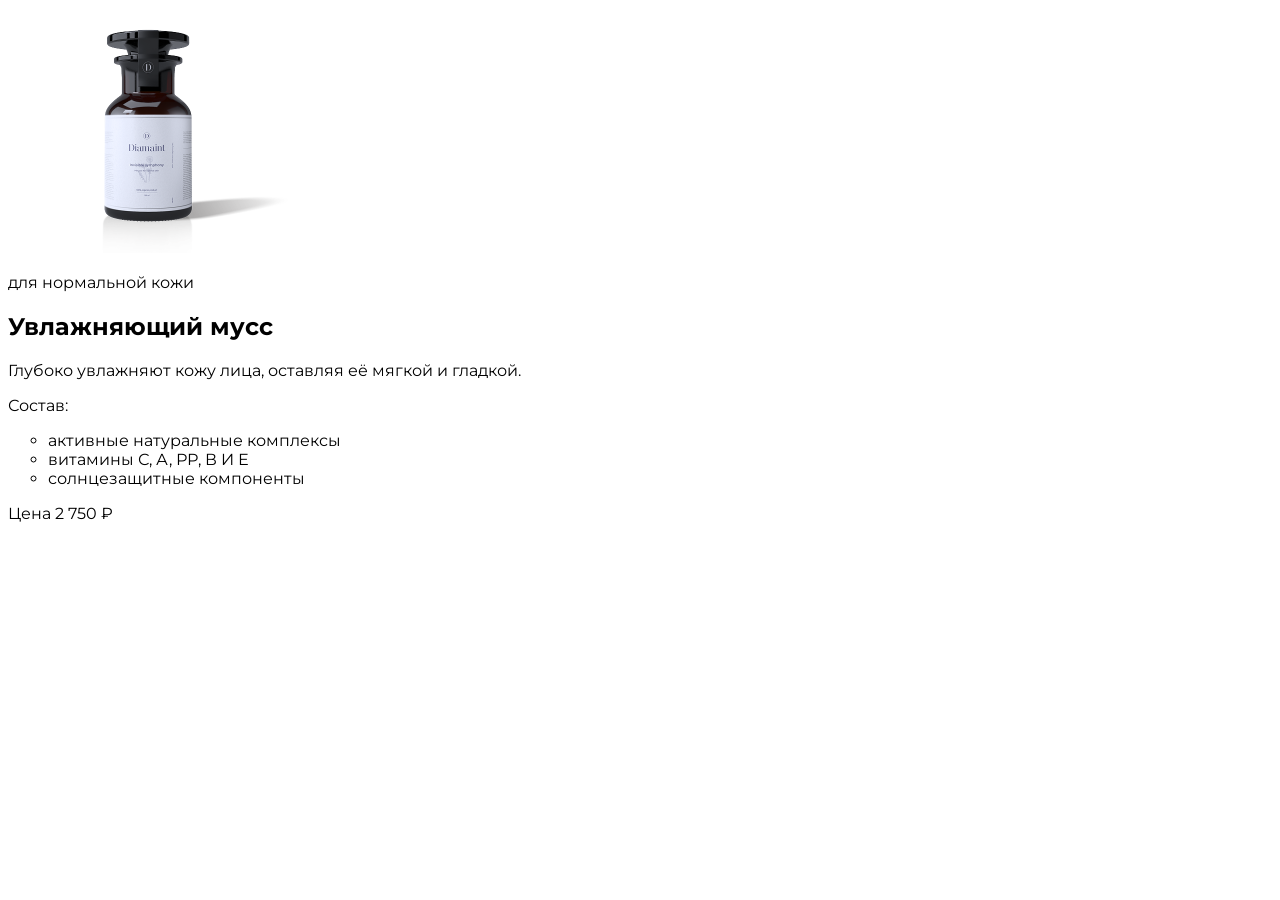
==== index.html @ 21098bcb "update index html file" ====
<!DOCTYPE html>
<html lang="en">

<head>
  <meta charset="UTF-8">
  <meta name="viewport" content="width=device-width, initial-scale=1.0">
  <link rel="preconnect" href="https://fonts.googleapis.com">
  <link rel="preconnect" href="https://fonts.gstatic.com" crossorigin>
  <link
    href="https://fonts.googleapis.com/css2?family=Montserrat:ital,wght@0,100..900;1,100..900&family=Roboto:ital,wght@0,100..900;1,100..900&display=swap"
    rel="stylesheet">
  <title>Document</title>
</head>

<body style="font-family: Montserrat;">
  <div>
    <img src="/image/moisturizing-mousse.png" width="290" height="245">
    <p>для нормальной кожи</p>
    <h2>Увлажняющий мусс</h2>
    <p>Глубоко увлажняют кожу лица, оставляя её мягкой и гладкой.</p>
    <span>Состав:</span>
    <ul>
      <li type="circle">активные натуральные комплексы</li>
      <li type="circle">витамины С, А, РР, В И Е</li>
      <li type="circle">солнцезащитные компоненты</li>
    </ul>
    <div>
      <span>Цена</span>
      <span>2 750 &#8381;</span>
    </div>
  </div>


</body>

</html>
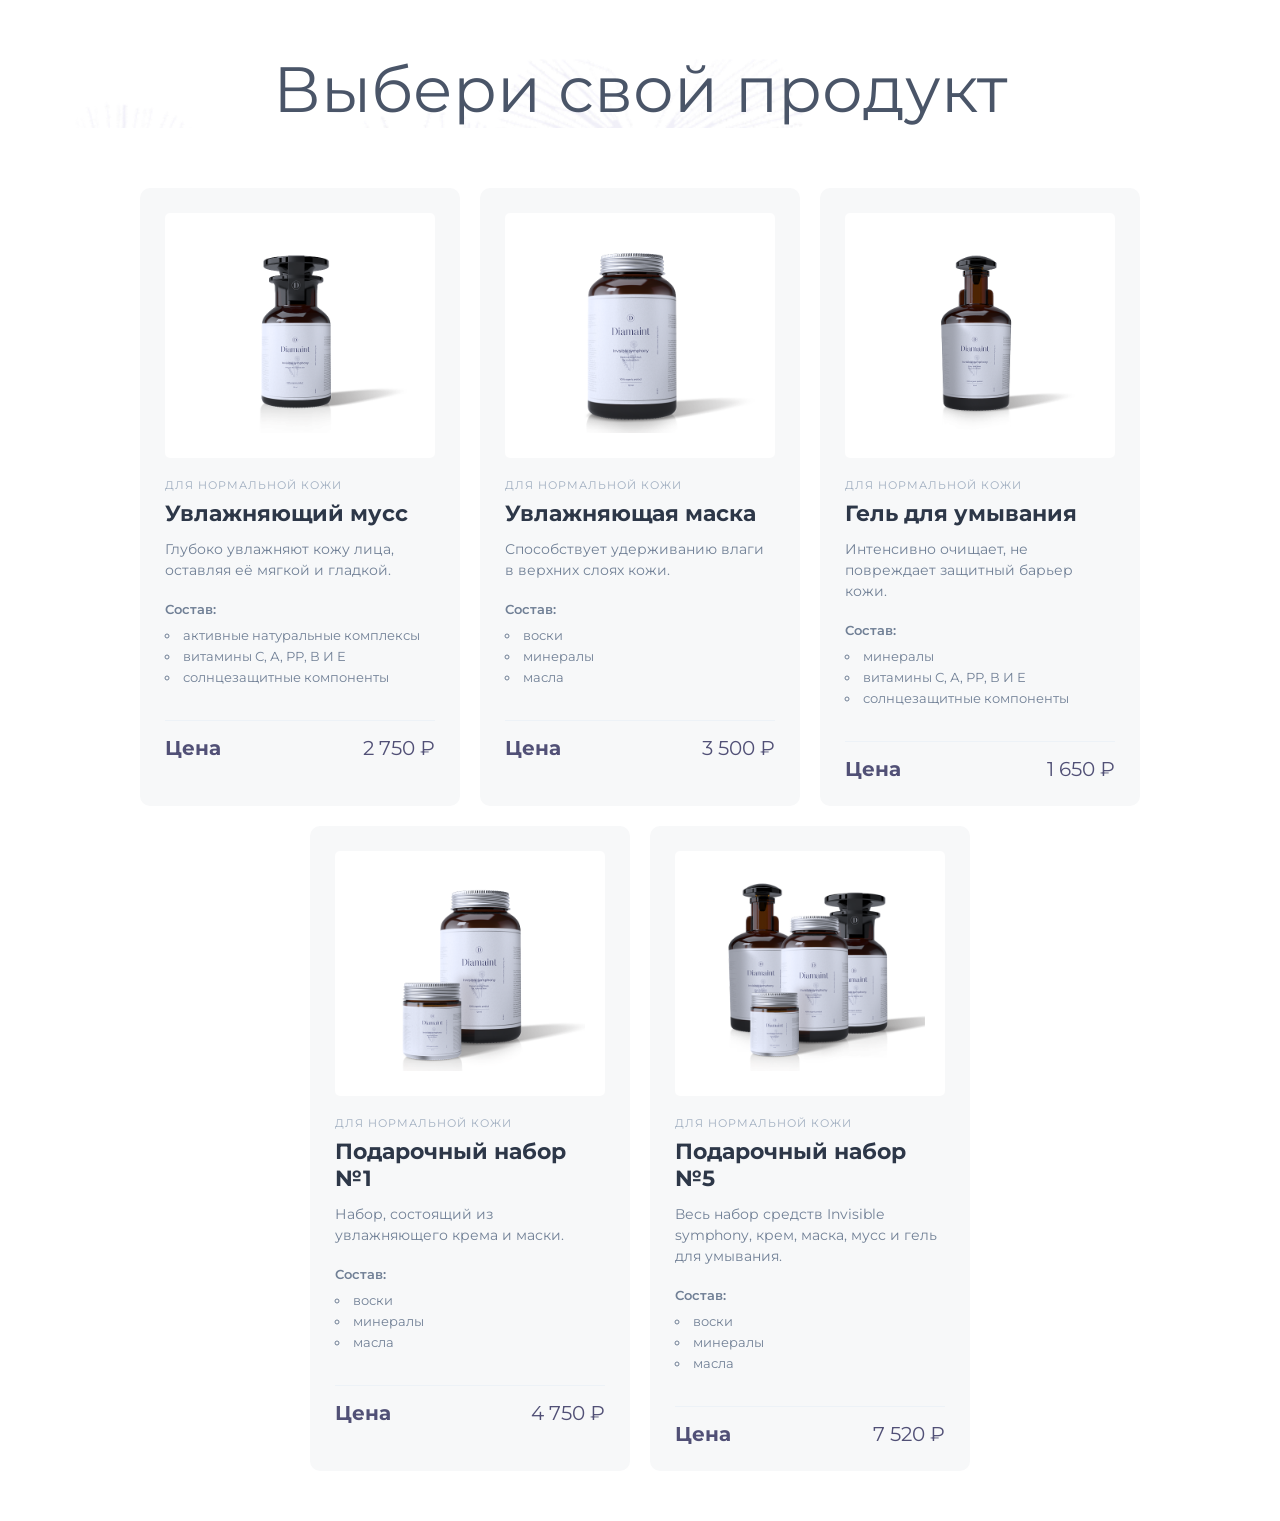
==== commit a45282fe: "upgrade" ====
--- a/index.html
+++ b/index.html
@@ -9,24 +9,99 @@
   <link
     href="https://fonts.googleapis.com/css2?family=Montserrat:ital,wght@0,100..900;1,100..900&family=Roboto:ital,wght@0,100..900;1,100..900&display=swap"
     rel="stylesheet">
+  <link rel="stylesheet" href="styles.css">
   <title>Document</title>
 </head>
 
-<body style="font-family: Montserrat;">
-  <div>
-    <img src="/image/moisturizing-mousse.png" width="290" height="245">
-    <p>для нормальной кожи</p>
-    <h2>Увлажняющий мусс</h2>
-    <p>Глубоко увлажняют кожу лица, оставляя её мягкой и гладкой.</p>
-    <span>Состав:</span>
-    <ul>
-      <li type="circle">активные натуральные комплексы</li>
-      <li type="circle">витамины С, А, РР, В И Е</li>
-      <li type="circle">солнцезащитные компоненты</li>
-    </ul>
-    <div>
-      <span>Цена</span>
-      <span>2 750 &#8381;</span>
+<body>
+  <div class="title-container">
+    <h1 class="main-title">Выбери свой продукт</h1>
+  </div>
+  <div class="product-card-container">
+    <div class="product-card">
+      <img src="images/moisturizing-mousse.png" class="product-card__img">
+      <p class="product-card__for-skin">для нормальной кожи</p>
+      <h2 class="product-card__title">Увлажняющий мусс</h2>
+      <p class="product-card__description">Глубоко увлажняют кожу лица, оставляя её мягкой и гладкой.</p>
+      <ul class="product-card__composition-list">
+        <span class="product-card__composition">Состав:</span>
+        <li class="product-card__item" type="circle">активные натуральные комплексы</li>
+        <li class="product-card__item" type="circle">витамины С, А, РР, В И Е</li>
+        <li class="product-card__item" type="circle">солнцезащитные компоненты</li>
+      </ul>
+      <div class="product-card__price">
+        <span class="price-text">Цена</span>
+        <span class="price">2 750 &#8381;</span>
+      </div>
+    </div>
+
+    <div class="product-card">
+      <img src="images/moisturizing-mask.png" class="product-card__img">
+      <p class="product-card__for-skin">для нормальной кожи</p>
+      <h2 class="product-card__title">Увлажняющая маска</h2>
+      <p class="product-card__description">Способствует удерживанию влаги в верхних слоях кожи.</p>
+      <ul class="product-card__composition-list">
+        <span class="product-card__composition">Состав:</span>
+        <li class="product-card__item" type="circle">воски</li>
+        <li class="product-card__item" type="circle">минералы</li>
+        <li class="product-card__item" type="circle">масла</li>
+      </ul>
+      <div class="product-card__price">
+        <span class="price-text">Цена</span>
+        <span class="price">3 500 &#8381;</span>
+      </div>
+    </div>
+
+    <div class="product-card">
+      <img src="images/gel-for-washing.png" class="product-card__img">
+      <p class="product-card__for-skin">для нормальной кожи</p>
+      <h2 class="product-card__title">Гель для умывания</h2>
+      <p class="product-card__description">Интенсивно очищает, не повреждает защитный барьер кожи.</p>
+      <ul class="product-card__composition-list">
+        <span class="product-card__composition">Состав:</span>
+        <li class="product-card__item" type="circle">минералы</li>
+        <li class="product-card__item" type="circle">витамины С, А, РР, В И Е</li>
+        <li class="product-card__item" type="circle">солнцезащитные компоненты</li>
+      </ul>
+      <div class="product-card__price">
+        <span class="price-text">Цена</span>
+        <span class="price">1 650 &#8381;</span>
+      </div>
+    </div>
+
+    <div class="product-card">
+      <img src="images/gift-set-1.png" class="product-card__img">
+      <p class="product-card__for-skin">для нормальной кожи</p>
+      <h2 class="product-card__title">Подарочный набор №1</h2>
+      <p class="product-card__description">Набор, состоящий из увлажняющего крема и маски.</p>
+      <ul class="product-card__composition-list">
+        <span class="product-card__composition">Состав:</span>
+        <li class="product-card__item" type="circle">воски</li>
+        <li class="product-card__item" type="circle">минералы</li>
+        <li class="product-card__item" type="circle">масла</li>
+      </ul>
+      <div class="product-card__price">
+        <span class="price-text">Цена</span>
+        <span class="price">4 750 &#8381;</span>
+      </div>
+    </div>
+
+    <div class="product-card">
+      <img src="images/gift-set-2.png" class="product-card__img">
+      <p class="product-card__for-skin">для нормальной кожи</p>
+      <h2 class="product-card__title">Подарочный набор №5</h2>
+      <p class="product-card__description">Весь набор средств Invisible symphony, крем, маска, мусс и гель для умывания.
+      </p>
+      <ul class="product-card__composition-list">
+        <span class="product-card__composition">Состав:</span>
+        <li class="product-card__item" type="circle">воски</li>
+        <li class="product-card__item" type="circle">минералы</li>
+        <li class="product-card__item" type="circle">масла</li>
+      </ul>
+      <div class="product-card__price">
+        <span class="price-text">Цена</span>
+        <span class="price">7 520 &#8381;</span>
+      </div>
     </div>
   </div>
 
--- a/styles.css
+++ b/styles.css
@@ -0,0 +1,119 @@
+* {
+  box-sizing: border-box;
+  margin: 0;
+  padding: 0;
+}
+
+body {
+  background-color: #ffffff;
+  padding: 50px 20px;
+  font-family: Montserrat;
+}
+
+.title-container {
+  background-image: url('images/background-picture.png');
+  background-repeat: no-repeat;
+  background-position: top left;
+  background-attachment: fixed;
+  background-size: contain;
+}
+
+.main-title {
+  text-align: center;
+  font-size: 64px;
+  font-weight: 400;
+  color: #4a5568;
+  margin-bottom: 60px;
+}
+
+.product-card-container {
+  display: flex;
+  flex-wrap: wrap;
+  justify-content: center;
+  gap: 20px;
+  max-width: 1200px;
+  margin: 0 auto;
+}
+
+.product-card {
+  background-color: #f7f8f9;
+  width: 320px;
+  padding: 25px;
+  border-radius: 10px;
+  display: flex;
+  flex-direction: column;
+}
+
+.product-card__img {
+  background-color: #fff;
+  width: 100%;
+  height: 245px;
+  object-fit: contain;
+  padding: 20px;
+  border-radius: 5px;
+  margin-bottom: 20px;
+}
+
+.product-card__for-skin {
+  color: #a0aec0;
+  text-transform: uppercase;
+  font-size: 11px;
+  letter-spacing: 1px;
+  margin-bottom: 8px;
+}
+
+.product-card__title {
+  font-size: 22px;
+  color: #2d3748;
+  margin-bottom: 12px;
+}
+
+.product-card__description {
+  font-size: 14px;
+  color: #718096;
+  line-height: 1.5;
+  margin-bottom: 20px;
+}
+
+.product-card__composition {
+  font-size: 13px;
+  font-weight: 600;
+  margin-bottom: 10px;
+  display: block;
+  color: #718096;
+}
+
+.product-card__composition-list {
+  list-style-position: inside;
+  margin-bottom: 30px;
+}
+
+.product-card__item {
+  font-size: 13px;
+  color: #718096;
+  margin-bottom: 5px;
+}
+
+.product-card__price {
+  display: flex;
+  justify-content: space-between;
+  border-top: 1px solid #edf2f7;
+  padding-top: 15px;
+}
+
+.price-text {
+  font-weight: 700;
+  font-style: Bold;
+  font-size: 20px;
+  line-height: 24px;
+  letter-spacing: 0%;
+  color: #515076;
+}
+
+.price {
+  font-weight: 400;
+  font-size: 20px;
+  line-height: 24px;
+  letter-spacing: 0%;
+  color: #515076;
+}
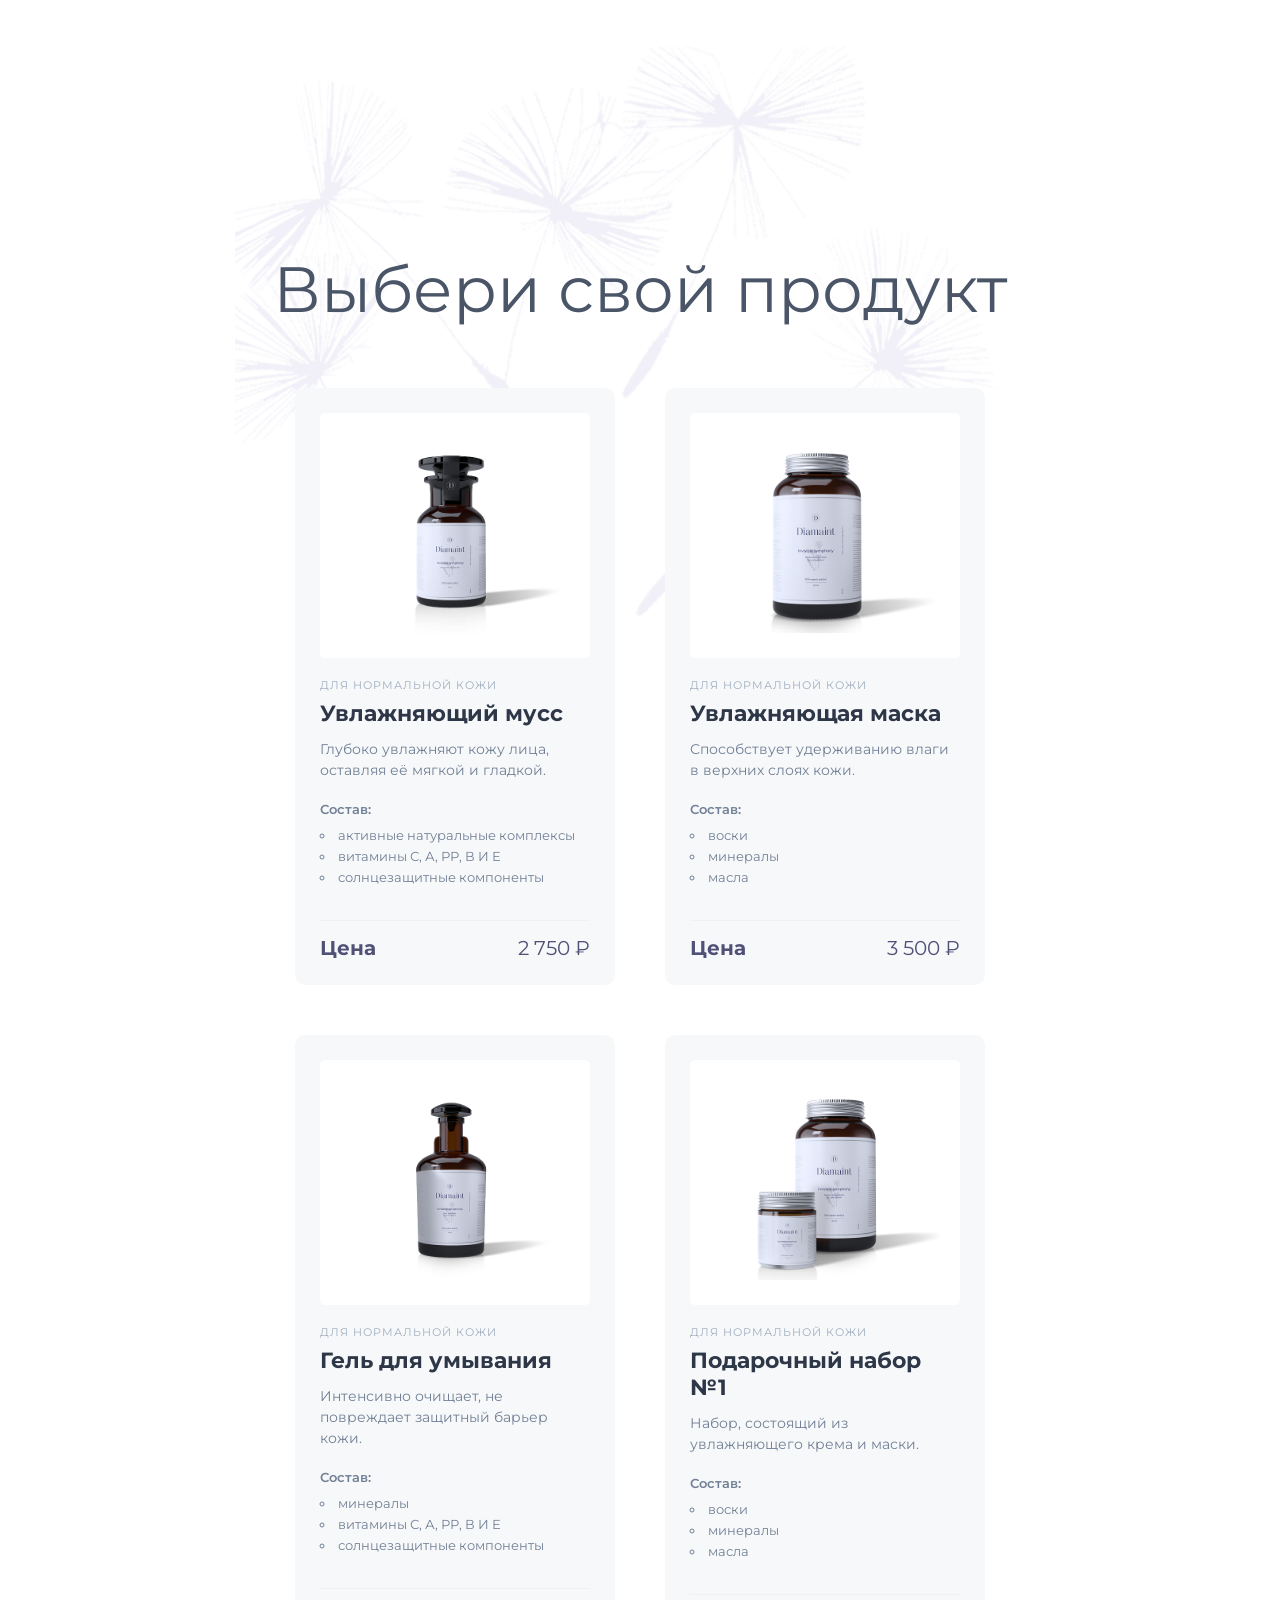
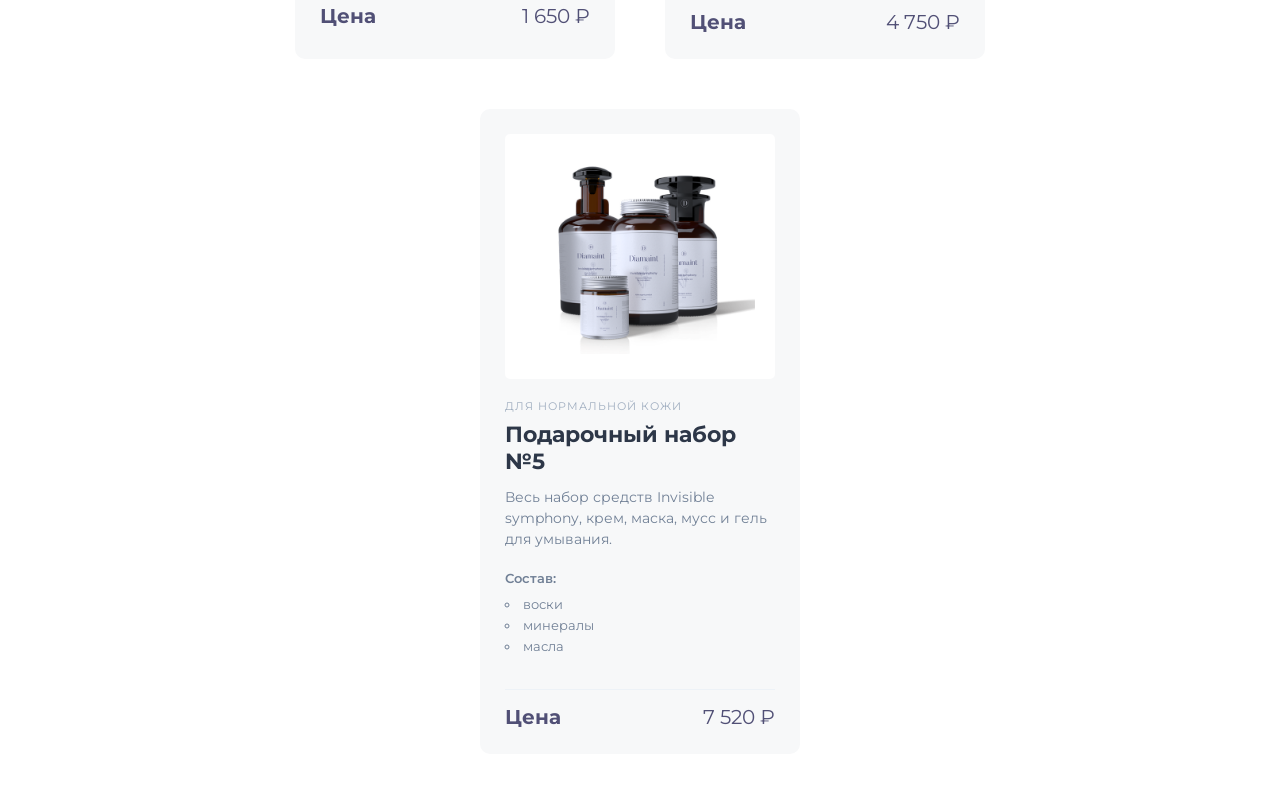
==== commit 0b1cc1f8: "upgrade" ====
--- a/index.html
+++ b/index.html
@@ -14,93 +14,95 @@
 </head>
 
 <body>
-  <div class="title-container">
+  <div class="page">
+    <img class="background-picture" src="images/background-picture.png" alt="">
     <h1 class="main-title">Выбери свой продукт</h1>
-  </div>
-  <div class="product-card-container">
-    <div class="product-card">
-      <img src="images/moisturizing-mousse.png" class="product-card__img">
-      <p class="product-card__for-skin">для нормальной кожи</p>
-      <h2 class="product-card__title">Увлажняющий мусс</h2>
-      <p class="product-card__description">Глубоко увлажняют кожу лица, оставляя её мягкой и гладкой.</p>
-      <ul class="product-card__composition-list">
-        <span class="product-card__composition">Состав:</span>
-        <li class="product-card__item" type="circle">активные натуральные комплексы</li>
-        <li class="product-card__item" type="circle">витамины С, А, РР, В И Е</li>
-        <li class="product-card__item" type="circle">солнцезащитные компоненты</li>
-      </ul>
-      <div class="product-card__price">
-        <span class="price-text">Цена</span>
-        <span class="price">2 750 &#8381;</span>
+    <div class="product-card-container">
+      <div class="product-card">
+        <img src="images/moisturizing-mousse.png" class="product-card__img">
+        <p class="product-card__for-skin">для нормальной кожи</p>
+        <h2 class="product-card__title">Увлажняющий мусс</h2>
+        <p class="product-card__description">Глубоко увлажняют кожу лица, оставляя её мягкой и гладкой.</p>
+        <ul class="product-card__composition-list">
+          <span class="product-card__composition">Состав:</span>
+          <li class="product-card__item" type="circle">активные натуральные комплексы</li>
+          <li class="product-card__item" type="circle">витамины С, А, РР, В И Е</li>
+          <li class="product-card__item" type="circle">солнцезащитные компоненты</li>
+        </ul>
+        <div class="product-card__price">
+          <span class="price-text">Цена</span>
+          <span class="price">2 750 &#8381;</span>
+        </div>
       </div>
-    </div>
 
-    <div class="product-card">
-      <img src="images/moisturizing-mask.png" class="product-card__img">
-      <p class="product-card__for-skin">для нормальной кожи</p>
-      <h2 class="product-card__title">Увлажняющая маска</h2>
-      <p class="product-card__description">Способствует удерживанию влаги в верхних слоях кожи.</p>
-      <ul class="product-card__composition-list">
-        <span class="product-card__composition">Состав:</span>
-        <li class="product-card__item" type="circle">воски</li>
-        <li class="product-card__item" type="circle">минералы</li>
-        <li class="product-card__item" type="circle">масла</li>
-      </ul>
-      <div class="product-card__price">
-        <span class="price-text">Цена</span>
-        <span class="price">3 500 &#8381;</span>
+      <div class="product-card">
+        <img src="images/moisturizing-mask.png" class="product-card__img">
+        <p class="product-card__for-skin">для нормальной кожи</p>
+        <h2 class="product-card__title">Увлажняющая маска</h2>
+        <p class="product-card__description">Способствует удерживанию влаги в верхних слоях кожи.</p>
+        <ul class="product-card__composition-list">
+          <span class="product-card__composition">Состав:</span>
+          <li class="product-card__item" type="circle">воски</li>
+          <li class="product-card__item" type="circle">минералы</li>
+          <li class="product-card__item" type="circle">масла</li>
+        </ul>
+        <div class="product-card__price">
+          <span class="price-text">Цена</span>
+          <span class="price">3 500 &#8381;</span>
+        </div>
       </div>
-    </div>
 
-    <div class="product-card">
-      <img src="images/gel-for-washing.png" class="product-card__img">
-      <p class="product-card__for-skin">для нормальной кожи</p>
-      <h2 class="product-card__title">Гель для умывания</h2>
-      <p class="product-card__description">Интенсивно очищает, не повреждает защитный барьер кожи.</p>
-      <ul class="product-card__composition-list">
-        <span class="product-card__composition">Состав:</span>
-        <li class="product-card__item" type="circle">минералы</li>
-        <li class="product-card__item" type="circle">витамины С, А, РР, В И Е</li>
-        <li class="product-card__item" type="circle">солнцезащитные компоненты</li>
-      </ul>
-      <div class="product-card__price">
-        <span class="price-text">Цена</span>
-        <span class="price">1 650 &#8381;</span>
+      <div class="product-card">
+        <img src="images/gel-for-washing.png" class="product-card__img">
+        <p class="product-card__for-skin">для нормальной кожи</p>
+        <h2 class="product-card__title">Гель для умывания</h2>
+        <p class="product-card__description">Интенсивно очищает, не повреждает защитный барьер кожи.</p>
+        <ul class="product-card__composition-list">
+          <span class="product-card__composition">Состав:</span>
+          <li class="product-card__item" type="circle">минералы</li>
+          <li class="product-card__item" type="circle">витамины С, А, РР, В И Е</li>
+          <li class="product-card__item" type="circle">солнцезащитные компоненты</li>
+        </ul>
+        <div class="product-card__price">
+          <span class="price-text">Цена</span>
+          <span class="price">1 650 &#8381;</span>
+        </div>
       </div>
-    </div>
 
-    <div class="product-card">
-      <img src="images/gift-set-1.png" class="product-card__img">
-      <p class="product-card__for-skin">для нормальной кожи</p>
-      <h2 class="product-card__title">Подарочный набор №1</h2>
-      <p class="product-card__description">Набор, состоящий из увлажняющего крема и маски.</p>
-      <ul class="product-card__composition-list">
-        <span class="product-card__composition">Состав:</span>
-        <li class="product-card__item" type="circle">воски</li>
-        <li class="product-card__item" type="circle">минералы</li>
-        <li class="product-card__item" type="circle">масла</li>
-      </ul>
-      <div class="product-card__price">
-        <span class="price-text">Цена</span>
-        <span class="price">4 750 &#8381;</span>
+      <div class="product-card">
+        <img src="images/gift-set-1.png" class="product-card__img">
+        <p class="product-card__for-skin">для нормальной кожи</p>
+        <h2 class="product-card__title">Подарочный набор №1</h2>
+        <p class="product-card__description">Набор, состоящий из увлажняющего крема и маски.</p>
+        <ul class="product-card__composition-list">
+          <span class="product-card__composition">Состав:</span>
+          <li class="product-card__item" type="circle">воски</li>
+          <li class="product-card__item" type="circle">минералы</li>
+          <li class="product-card__item" type="circle">масла</li>
+        </ul>
+        <div class="product-card__price">
+          <span class="price-text">Цена</span>
+          <span class="price">4 750 &#8381;</span>
+        </div>
       </div>
-    </div>
 
-    <div class="product-card">
-      <img src="images/gift-set-2.png" class="product-card__img">
-      <p class="product-card__for-skin">для нормальной кожи</p>
-      <h2 class="product-card__title">Подарочный набор №5</h2>
-      <p class="product-card__description">Весь набор средств Invisible symphony, крем, маска, мусс и гель для умывания.
-      </p>
-      <ul class="product-card__composition-list">
-        <span class="product-card__composition">Состав:</span>
-        <li class="product-card__item" type="circle">воски</li>
-        <li class="product-card__item" type="circle">минералы</li>
-        <li class="product-card__item" type="circle">масла</li>
-      </ul>
-      <div class="product-card__price">
-        <span class="price-text">Цена</span>
-        <span class="price">7 520 &#8381;</span>
+      <div class="product-card">
+        <img src="images/gift-set-2.png" class="product-card__img">
+        <p class="product-card__for-skin">для нормальной кожи</p>
+        <h2 class="product-card__title">Подарочный набор №5</h2>
+        <p class="product-card__description">Весь набор средств Invisible symphony, крем, маска, мусс и гель для
+          умывания.
+        </p>
+        <ul class="product-card__composition-list">
+          <span class="product-card__composition">Состав:</span>
+          <li class="product-card__item" type="circle">воски</li>
+          <li class="product-card__item" type="circle">минералы</li>
+          <li class="product-card__item" type="circle">масла</li>
+        </ul>
+        <div class="product-card__price">
+          <span class="price-text">Цена</span>
+          <span class="price">7 520 &#8381;</span>
+        </div>
       </div>
     </div>
   </div>
--- a/styles.css
+++ b/styles.css
@@ -8,21 +8,27 @@
   background-color: #ffffff;
   padding: 50px 20px;
   font-family: Montserrat;
+
 }
 
-.title-container {
-  background-image: url('images/background-picture.png');
-  background-repeat: no-repeat;
-  background-position: top left;
-  background-attachment: fixed;
-  background-size: contain;
+.background-picture {
+  position: fixed;
+  top: 0;
+  left: 235px;
+  z-index: -1;
+  width: 800px;
+  pointer-events: none;
 }
+
+
+
 
 .main-title {
   text-align: center;
   font-size: 64px;
   font-weight: 400;
   color: #4a5568;
+  margin-top: 200px;
   margin-bottom: 60px;
 }
 
@@ -30,9 +36,9 @@
   display: flex;
   flex-wrap: wrap;
   justify-content: center;
-  gap: 20px;
+  gap: 50px;
   max-width: 1200px;
-  margin: 0 auto;
+  margin: 0 140px;
 }
 
 .product-card {
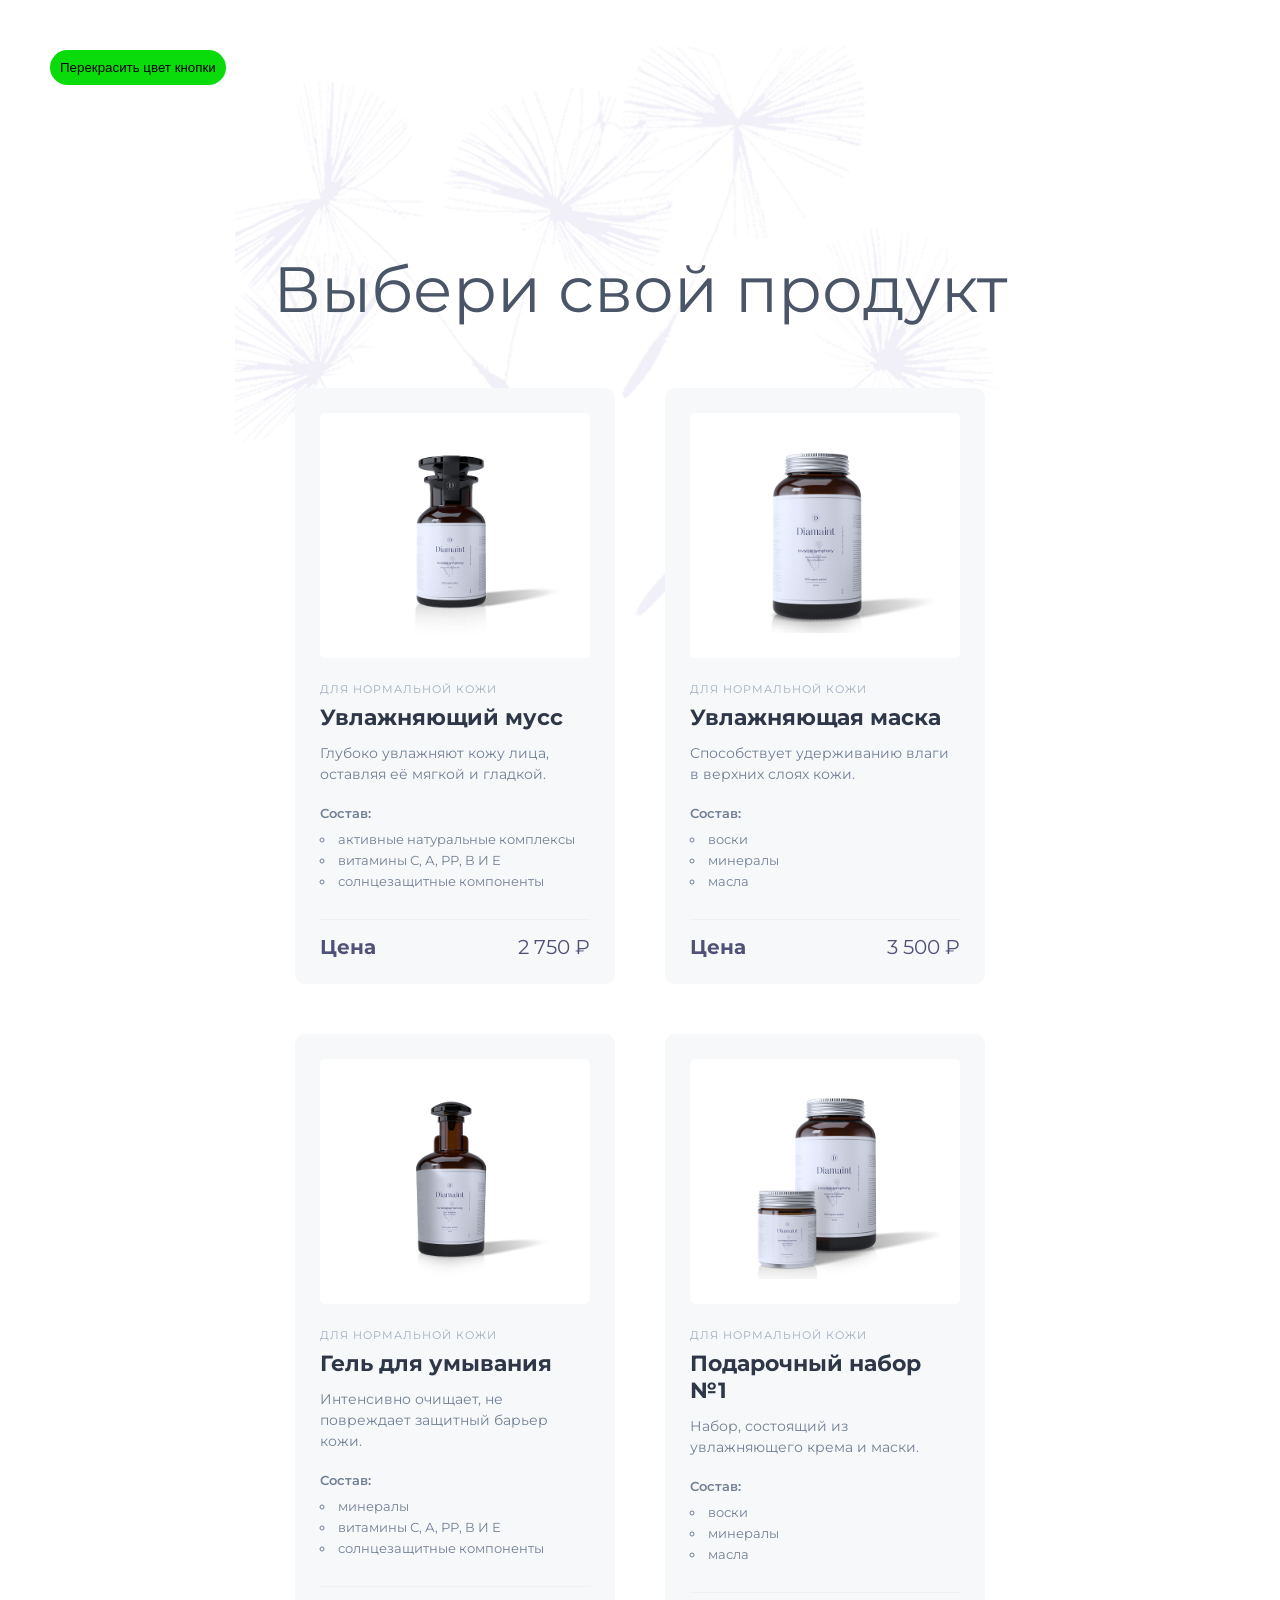
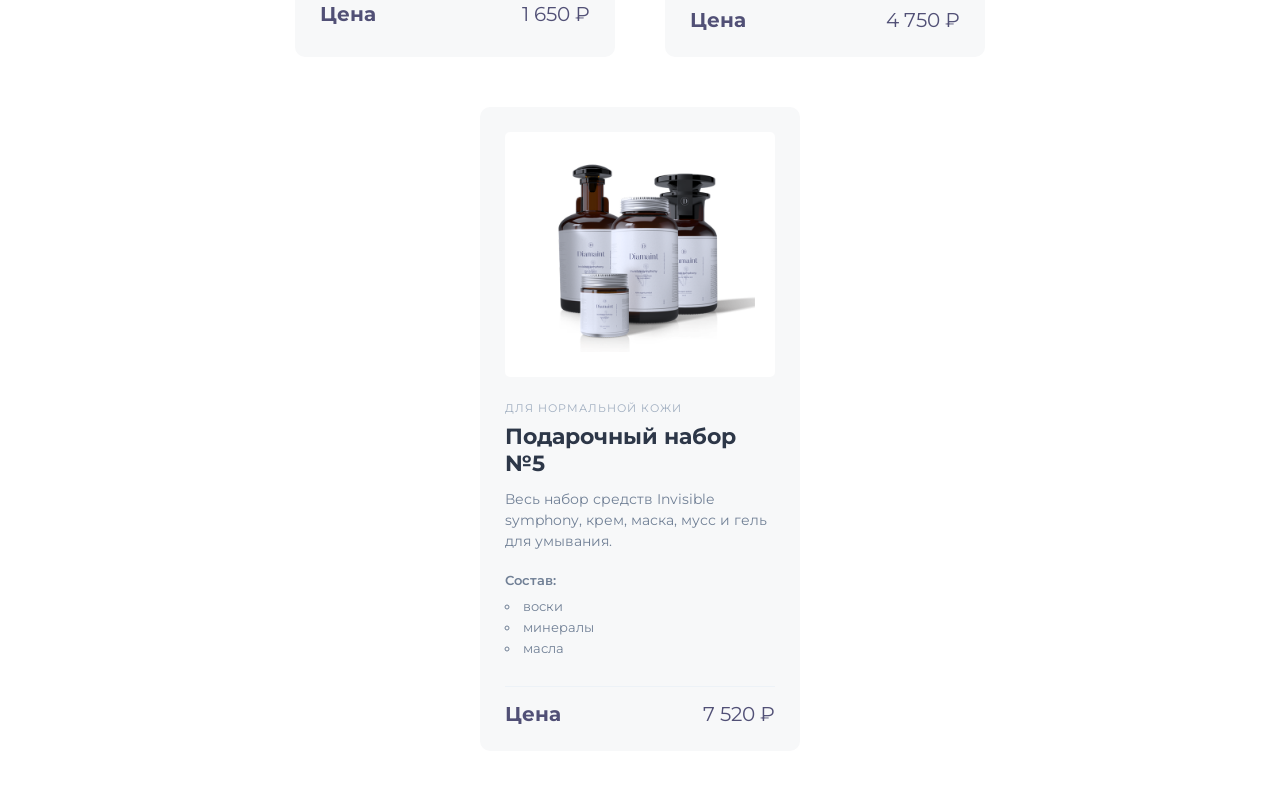
==== commit ed2cd02d: "upgrade" ====
--- a/index.html
+++ b/index.html
@@ -11,12 +11,14 @@
     rel="stylesheet">
   <link rel="stylesheet" href="styles.css">
   <title>Document</title>
+  <script src="script.js" defer></script>
 </head>
 
 <body>
   <div class="page">
     <img class="background-picture" src="images/background-picture.png" alt="">
     <h1 class="main-title">Выбери свой продукт</h1>
+    <button class="toggle-button">Перекрасить цвет кнопки</button>
     <div class="product-card-container">
       <div class="product-card">
         <img src="images/moisturizing-mousse.png" class="product-card__img">
@@ -73,7 +75,8 @@
         <img src="images/gift-set-1.png" class="product-card__img">
         <p class="product-card__for-skin">для нормальной кожи</p>
         <h2 class="product-card__title">Подарочный набор №1</h2>
-        <p class="product-card__description">Набор, состоящий из увлажняющего крема и маски.</p>
+        <p class="product-card__description">Набор, состоящий из увлажняющего крема и маски.
+        </p>
         <ul class="product-card__composition-list">
           <span class="product-card__composition">Состав:</span>
           <li class="product-card__item" type="circle">воски</li>
--- a/styles.css
+++ b/styles.css
@@ -12,16 +12,13 @@
 }
 
 .background-picture {
-  position: fixed;
+  position: absolute;
   top: 0;
   left: 235px;
   z-index: -1;
   width: 800px;
   pointer-events: none;
 }
-
-
-
 
 .main-title {
   text-align: center;
@@ -46,8 +43,6 @@
   width: 320px;
   padding: 25px;
   border-radius: 10px;
-  display: flex;
-  flex-direction: column;
 }
 
 .product-card__img {
@@ -105,6 +100,7 @@
   justify-content: space-between;
   border-top: 1px solid #edf2f7;
   padding-top: 15px;
+  margin-top: auto;
 }
 
 .price-text {
@@ -122,4 +118,20 @@
   line-height: 24px;
   letter-spacing: 0%;
   color: #515076;
+}
+
+.toggle-button {
+  background-color: rgb(10, 219, 10);
+  color: black;
+  padding: 10px;
+  position: absolute;
+  top: 50px;
+  left: 50px;
+  border: none;
+  border-radius: 20px;
+}
+
+.switch-color {
+  color: white;
+  background-color: orange;
 }
